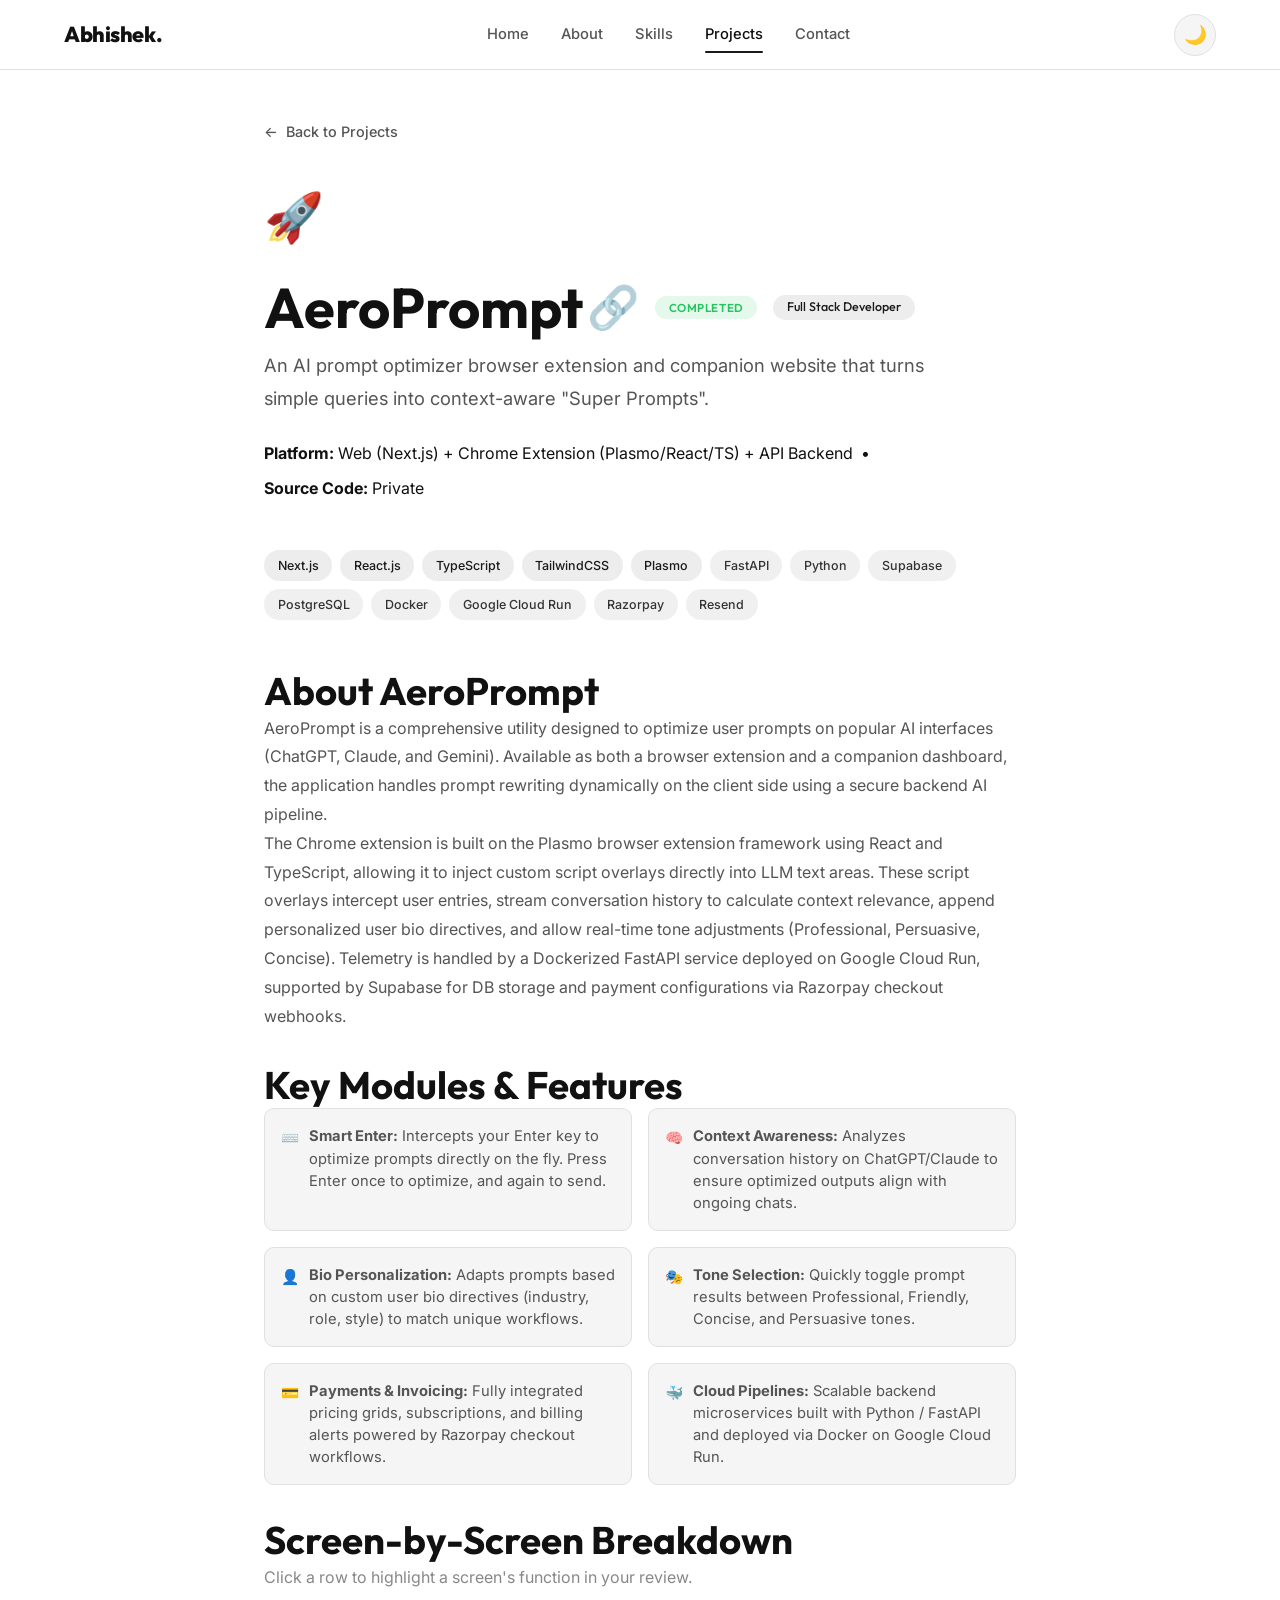
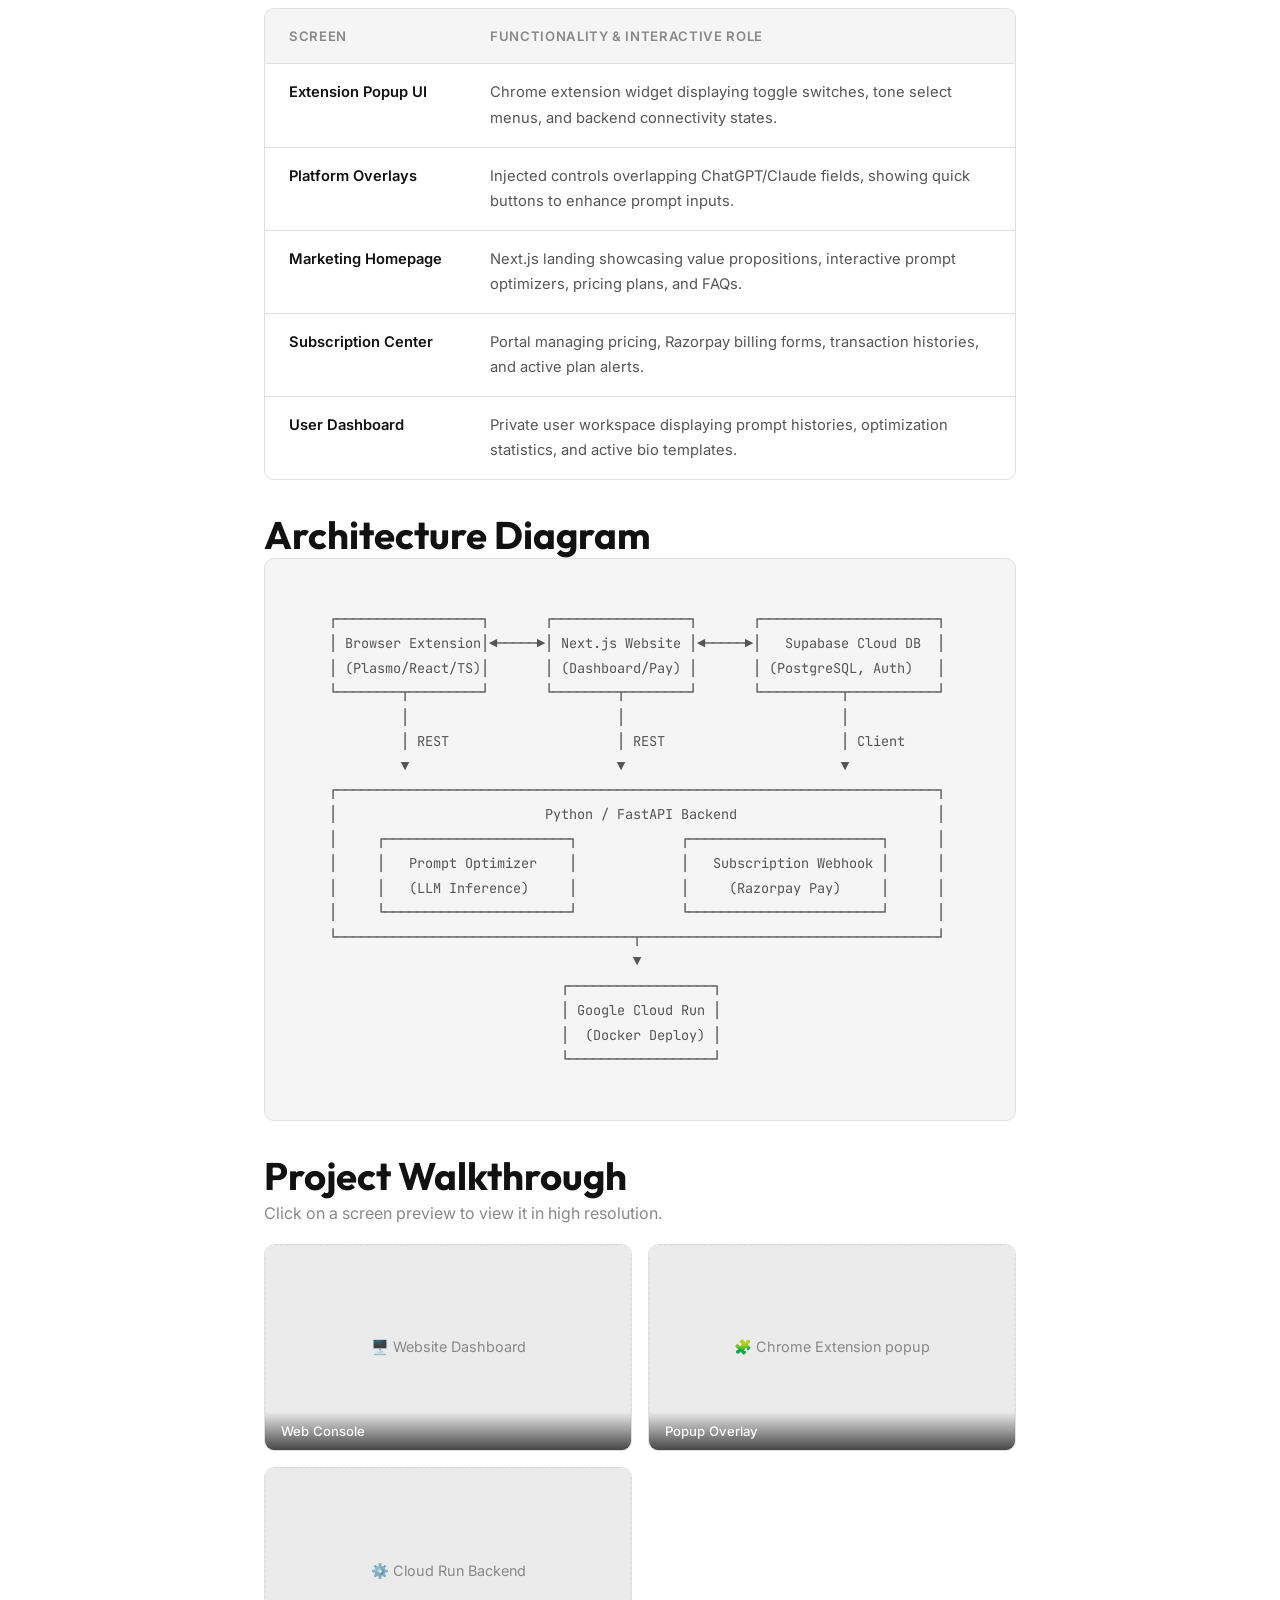
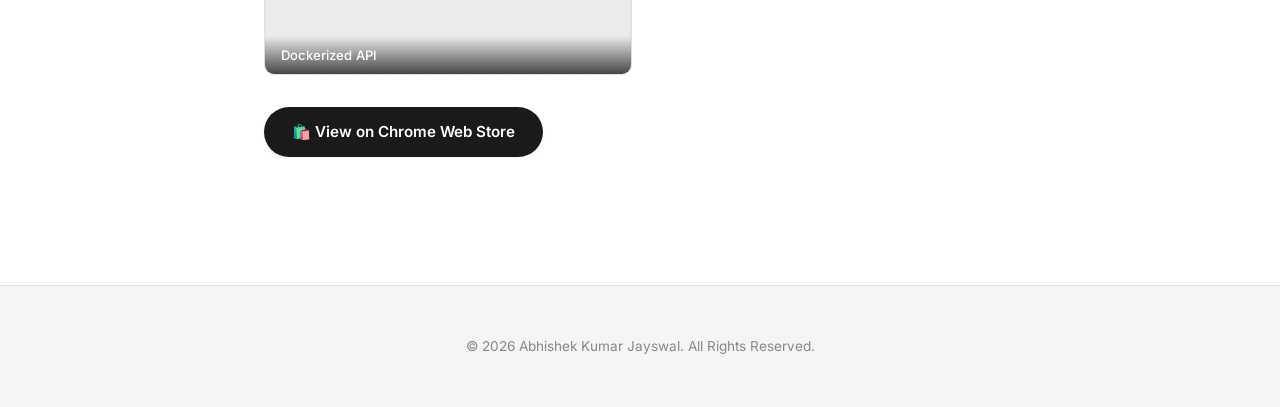
==== projects/aeroprompt.html @ cbf7a37d "feat: integrate AeroPrompt and The Manager, fix link layouts, correct logos, and optimize scroll rev" ====
<!DOCTYPE html>
<html lang="en" data-theme="light">
<head>
  <meta charset="UTF-8">
  <meta name="viewport" content="width=device-width, initial-scale=1.0">
  <meta name="description" content="AeroPrompt - Browser Extension and Dashboard for AI prompt optimization. Built by Abhishek Kumar Jayswal.">
  <title>AeroPrompt | Abhishek Kumar Jayswal Portfolio</title>
  
  <!-- CSS Stylesheets -->
  <link rel="stylesheet" href="../css/styles.css">
  <link rel="stylesheet" href="../css/components.css">
</head>
<body>

  <!-- ============================================================
       NAVIGATION
       ============================================================ -->
  <nav class="nav" id="nav">
    <div class="nav__inner">
      <a href="../index.html" class="nav__logo">Abhishek<span>.</span></a>
      
      <div class="nav__links">
        <a href="../index.html#home" class="nav__link">Home</a>
        <a href="../index.html#about" class="nav__link">About</a>
        <a href="../index.html#skills" class="nav__link">Skills</a>
        <a href="../index.html#projects" class="nav__link nav__link--active">Projects</a>
        <a href="../index.html#contact" class="nav__link">Contact</a>
      </div>

      <div class="nav__actions">
        <button class="theme-toggle" id="theme-toggle" aria-label="Toggle Theme">
          <span>🌙</span>
        </button>
        <button class="hamburger" id="hamburger" aria-label="Menu" aria-expanded="false">
          <span class="hamburger__line"></span>
          <span class="hamburger__line"></span>
          <span class="hamburger__line"></span>
        </button>
      </div>
    </div>
  </nav>

  <!-- Mobile Drawer Menu -->
  <div class="mobile-nav" id="mobile-nav">
    <a href="../index.html#home" class="mobile-nav__link">Home</a>
    <a href="../index.html#about" class="mobile-nav__link">About</a>
    <a href="../index.html#skills" class="mobile-nav__link">Skills</a>
    <a href="../index.html#projects" class="mobile-nav__link">Projects</a>
    <a href="../index.html#contact" class="mobile-nav__link">Contact</a>
  </div>

  <!-- ============================================================
       PROJECT DETAILS
       ============================================================ -->
  <main class="project-detail section">
    <div class="container container--narrow reveal">
      <a href="../index.html#projects" class="project-detail__back">
        <span>←</span> Back to Projects
      </a>

      <header class="project-detail__header">
        <div class="project-detail__emoji">🚀</div>
        <h1 class="project-detail__title">
          <a href="https://chromewebstore.google.com/detail/ai-prompt-optimizer-aerop/mmobjkmjalcmndglobfffdgdkdkcngeg" target="_blank" rel="noopener" class="project-detail__title-link">
            AeroPrompt <span>🔗</span>
          </a>
          <span class="badge badge--status badge--completed">Completed</span>
          <span class="badge badge--accent">Full Stack Developer</span>
        </h1>
        <p class="project-detail__tagline">
          An AI prompt optimizer browser extension and companion website that turns simple queries into context-aware "Super Prompts".
        </p>
        <div class="project-detail__meta">
          <span><strong>Platform:</strong> Web (Next.js) + Chrome Extension (Plasmo/React/TS) + API Backend</span>
          <span>•</span>
          <span><strong>Source Code:</strong> Private</span>
        </div>
      </header>

      <!-- Tech Stack Badges -->
      <section class="tech-stack">
        <span class="badge badge--accent">Next.js</span>
        <span class="badge badge--accent">React.js</span>
        <span class="badge badge--accent">TypeScript</span>
        <span class="badge badge--accent">TailwindCSS</span>
        <span class="badge badge--accent">Plasmo</span>
        <span class="badge">FastAPI</span>
        <span class="badge">Python</span>
        <span class="badge">Supabase</span>
        <span class="badge">PostgreSQL</span>
        <span class="badge">Docker</span>
        <span class="badge">Google Cloud Run</span>
        <span class="badge">Razorpay</span>
        <span class="badge">Resend</span>
      </section>

      <!-- Detailed Description -->
      <section class="section-content reveal">
        <h2>About AeroPrompt</h2>
        <p>
          AeroPrompt is a comprehensive utility designed to optimize user prompts on popular AI interfaces (ChatGPT, Claude, and Gemini). Available as both a browser extension and a companion dashboard, the application handles prompt rewriting dynamically on the client side using a secure backend AI pipeline.
        </p>
        <p>
          The Chrome extension is built on the Plasmo browser extension framework using React and TypeScript, allowing it to inject custom script overlays directly into LLM text areas. These script overlays intercept user entries, stream conversation history to calculate context relevance, append personalized user bio directives, and allow real-time tone adjustments (Professional, Persuasive, Concise). Telemetry is handled by a Dockerized FastAPI service deployed on Google Cloud Run, supported by Supabase for DB storage and payment configurations via Razorpay checkout webhooks.
        </p>
      </section>

      <!-- Key Features Grid -->
      <section class="section-content reveal" style="margin-top: var(--space-xl);">
        <h2>Key Modules & Features</h2>
        <ul class="feature-list">
          <li class="feature-list__item">
            <span class="feature-list__icon">⌨️</span>
            <div>
              <strong>Smart Enter:</strong> Intercepts your Enter key to optimize prompts directly on the fly. Press Enter once to optimize, and again to send.
            </div>
          </li>
          <li class="feature-list__item">
            <span class="feature-list__icon">🧠</span>
            <div>
              <strong>Context Awareness:</strong> Analyzes conversation history on ChatGPT/Claude to ensure optimized outputs align with ongoing chats.
            </div>
          </li>
          <li class="feature-list__item">
            <span class="feature-list__icon">👤</span>
            <div>
              <strong>Bio Personalization:</strong> Adapts prompts based on custom user bio directives (industry, role, style) to match unique workflows.
            </div>
          </li>
          <li class="feature-list__item">
            <span class="feature-list__icon">🎭</span>
            <div>
              <strong>Tone Selection:</strong> Quickly toggle prompt results between Professional, Friendly, Concise, and Persuasive tones.
            </div>
          </li>
          <li class="feature-list__item">
            <span class="feature-list__icon">💳</span>
            <div>
              <strong>Payments & Invoicing:</strong> Fully integrated pricing grids, subscriptions, and billing alerts powered by Razorpay checkout workflows.
            </div>
          </li>
          <li class="feature-list__item">
            <span class="feature-list__icon">🐳</span>
            <div>
              <strong>Cloud Pipelines:</strong> Scalable backend microservices built with Python / FastAPI and deployed via Docker on Google Cloud Run.
            </div>
          </li>
        </ul>
      </section>

      <!-- Interactive Screen Breakdown -->
      <section class="section-content reveal" style="margin-top: var(--space-xl);">
        <h2>Screen-by-Screen Breakdown</h2>
        <p class="text-muted" style="margin-bottom: var(--space-md);">Click a row to highlight a screen's function in your review.</p>
        <table class="screen-table">
          <thead>
            <tr>
              <th>Screen</th>
              <th>Functionality & Interactive Role</th>
            </tr>
          </thead>
          <tbody>
            <tr>
              <td class="screen-name">Extension Popup UI</td>
              <td>Chrome extension widget displaying toggle switches, tone select menus, and backend connectivity states.</td>
            </tr>
            <tr>
              <td class="screen-name">Platform Overlays</td>
              <td>Injected controls overlapping ChatGPT/Claude fields, showing quick buttons to enhance prompt inputs.</td>
            </tr>
            <tr>
              <td class="screen-name">Marketing Homepage</td>
              <td>Next.js landing showcasing value propositions, interactive prompt optimizers, pricing plans, and FAQs.</td>
            </tr>
            <tr>
              <td class="screen-name">Subscription Center</td>
              <td>Portal managing pricing, Razorpay billing forms, transaction histories, and active plan alerts.</td>
            </tr>
            <tr>
              <td class="screen-name">User Dashboard</td>
              <td>Private user workspace displaying prompt histories, optimization statistics, and active bio templates.</td>
            </tr>
          </tbody>
        </table>
      </section>

      <!-- System Architecture Diagram -->
      <section class="section-content reveal" style="margin-top: var(--space-xl);">
        <h2>Architecture Diagram</h2>
        <div class="architecture">
          <pre>
  ┌──────────────────┐       ┌─────────────────┐       ┌──────────────────────┐
  │ Browser Extension│◀─────▶│ Next.js Website │◀─────▶│   Supabase Cloud DB  │
  │ (Plasmo/React/TS)│       │ (Dashboard/Pay) │       │ (PostgreSQL, Auth)   │
  └────────┬─────────┘       └────────┬────────┘       └──────────┬───────────┘
           │                          │                           │
           │ REST                     │ REST                      │ Client
           ▼                          ▼                           ▼
  ┌───────────────────────────────────────────────────────────────────────────┐
  │                          Python / FastAPI Backend                         │
  │     ┌───────────────────────┐             ┌────────────────────────┐      │
  │     │   Prompt Optimizer    │             │   Subscription Webhook │      │
  │     │   (LLM Inference)     │             │     (Razorpay Pay)     │      │
  │     └───────────────────────┘             └────────────────────────┘      │
  └─────────────────────────────────────┬─────────────────────────────────────┘
                                        ▼
                               ┌──────────────────┐
                               │ Google Cloud Run │
                               │  (Docker Deploy) │
                               └──────────────────┘</pre>
        </div>
      </section>

      <!-- Screenshot Gallery -->
      <section class="section-content reveal" style="margin-top: var(--space-xl);">
        <h2>Project Walkthrough</h2>
        <p class="text-muted" style="margin-bottom: var(--space-md);">Click on a screen preview to view it in high resolution.</p>
        <div class="gallery">
          <div class="gallery__item">
            <div class="placeholder-img">🖥️ Website Dashboard</div>
            <div class="gallery__item-label">Web Console</div>
          </div>
          <div class="gallery__item">
            <div class="placeholder-img">🧩 Chrome Extension popup</div>
            <div class="gallery__item-label">Popup Overlay</div>
          </div>
          <div class="gallery__item">
            <div class="placeholder-img">⚙️ Cloud Run Backend</div>
            <div class="gallery__item-label">Dockerized API</div>
          </div>
        </div>
      </section>

      <!-- Links -->
      <section class="project-links reveal">
        <a href="https://chromewebstore.google.com/detail/ai-prompt-optimizer-aerop/mmobjkmjalcmndglobfffdgdkdkcngeg" target="_blank" rel="noopener" class="btn btn--primary">
          🛍️ View on Chrome Web Store
        </a>
      </section>
    </div>
  </main>

  <!-- ============================================================
       LIGHTBOX VIEWPORT
       ============================================================ -->
  <div class="lightbox" id="lightbox">
    <button class="lightbox__close" aria-label="Close">✕</button>
    <button class="lightbox__nav lightbox__nav--prev" aria-label="Previous">◀</button>
    <img src="" alt="Enlarged screenshot" class="lightbox__img">
    <button class="lightbox__nav lightbox__nav--next" aria-label="Next">▶</button>
  </div>

  <!-- ============================================================
       FOOTER
       ============================================================ -->
  <footer class="footer">
    <div class="container">
      <p class="footer__text">
        © 2026 Abhishek Kumar Jayswal. All Rights Reserved.
      </p>
    </div>
  </footer>

  <!-- JavaScript Files -->
  <script src="../js/projects.js"></script>
  <script src="../js/main.js"></script>
</body>
</html>
---- css/styles.css ----
/* ============================================================
   PORTFOLIO — Core Design System (styles.css)
   Dual theme: Light (white/black) + Dark (black/blue)
   ============================================================ */

/* --- Google Fonts --- */
@import url('https://fonts.googleapis.com/css2?family=Inter:wght@300;400;500;600;700&family=Outfit:wght@400;500;600;700;800&family=JetBrains+Mono:wght@400;500&display=swap');

/* ============================================================
   CSS CUSTOM PROPERTIES (Design Tokens)
   ============================================================ */
:root {
  /* --- Light Mode (Default) --- */
  --bg-primary: #FFFFFF;
  --bg-secondary: #F5F5F5;
  --bg-tertiary: #EBEBEB;
  --text-primary: #111111;
  --text-secondary: #555555;
  --text-muted: #888888;
  --accent: #1A1A1A;
  --accent-hover: #333333;
  --accent-subtle: rgba(26, 26, 26, 0.08);
  --border: #E0E0E0;
  --border-light: #F0F0F0;
  --shadow-sm: 0 1px 3px rgba(0,0,0,0.06);
  --shadow-md: 0 4px 12px rgba(0,0,0,0.08);
  --shadow-lg: 0 8px 30px rgba(0,0,0,0.1);
  --shadow-xl: 0 16px 50px rgba(0,0,0,0.12);
  --card-bg: #FFFFFF;
  --overlay: rgba(0,0,0,0.5);
  --badge-bg: #F0F0F0;
  --badge-text: #333333;
  --gradient-hero: linear-gradient(135deg, #FFFFFF 0%, #F5F5F5 100%);
  --nav-bg: rgba(255,255,255,0.85);
  --scrollbar-thumb: #CCCCCC;
  --scrollbar-track: #F5F5F5;

  /* --- Typography --- */
  --font-body: 'Inter', -apple-system, BlinkMacSystemFont, 'Segoe UI', sans-serif;
  --font-heading: 'Outfit', 'Inter', sans-serif;
  --font-mono: 'JetBrains Mono', 'Fira Code', monospace;

  /* --- Spacing --- */
  --space-xs: 0.25rem;
  --space-sm: 0.5rem;
  --space-md: 1rem;
  --space-lg: 1.5rem;
  --space-xl: 2rem;
  --space-2xl: 3rem;
  --space-3xl: 4rem;
  --space-4xl: 6rem;

  /* --- Sizing --- */
  --container-max: 1200px;
  --container-narrow: 800px;
  --nav-height: 70px;
  --border-radius-sm: 6px;
  --border-radius-md: 10px;
  --border-radius-lg: 16px;
  --border-radius-xl: 24px;
  --border-radius-full: 9999px;

  /* --- Transitions --- */
  --transition-fast: 150ms ease;
  --transition-base: 250ms ease;
  --transition-slow: 400ms ease;
  --transition-spring: 500ms cubic-bezier(0.34, 1.56, 0.64, 1);
}

/* --- Dark Mode --- */
[data-theme="dark"] {
  --bg-primary: #0A0A0C;      /* Deep black-charcoal */
  --bg-secondary: #121216;    /* Very dark grey/black */
  --bg-tertiary: #1E1E24;     /* Dark grey */
  --text-primary: #F3F3F6;    /* Off-white */
  --text-secondary: #A0A0B0;  /* Muted cool grey */
  --text-muted: #626270;      /* Dark cool grey */
  --accent: #4A9EE8;          /* Bright blue */
  --accent-hover: #3A7BD5;    /* Medium blue */
  --accent-subtle: rgba(74, 158, 232, 0.12);
  --border: #22222A;          /* Subtle dark border */
  --border-light: #18181E;    /* Very subtle dark border */
  --shadow-sm: 0 1px 3px rgba(0,0,0,0.3);
  --shadow-md: 0 4px 12px rgba(0,0,0,0.4);
  --shadow-lg: 0 8px 30px rgba(0,0,0,0.5);
  --shadow-xl: 0 16px 50px rgba(0,0,0,0.6);
  --card-bg: #121216;         /* Match secondary bg */
  --overlay: rgba(5,5,8,0.8);
  --badge-bg: #1E1E24;
  --badge-text: #D0D0E0;
  --gradient-hero: linear-gradient(135deg, #0A0A0C 0%, #121216 100%);
  --nav-bg: rgba(10, 10, 12, 0.85);
  --scrollbar-thumb: #2D2D37;
  --scrollbar-track: #0A0A0C;
}

/* ============================================================
   CSS RESET
   ============================================================ */
*, *::before, *::after {
  margin: 0;
  padding: 0;
  box-sizing: border-box;
}

html {
  scroll-behavior: smooth;
  font-size: 16px;
  -webkit-text-size-adjust: 100%;
}

body {
  font-family: var(--font-body);
  background-color: var(--bg-primary);
  color: var(--text-primary);
  line-height: 1.7;
  min-height: 100vh;
  transition: background-color var(--transition-slow), color var(--transition-slow);
  overflow-x: hidden;
  -webkit-font-smoothing: antialiased;
  -moz-osx-font-smoothing: grayscale;
}

body.nav-open {
  overflow: hidden;
}

a {
  color: var(--accent);
  text-decoration: none;
  transition: color var(--transition-fast);
}

a:hover {
  color: var(--accent-hover);
}

img {
  max-width: 100%;
  height: auto;
  display: block;
}

ul, ol {
  list-style: none;
}

button {
  cursor: pointer;
  font-family: inherit;
  border: none;
  background: none;
}

/* --- Scrollbar --- */
::-webkit-scrollbar {
  width: 8px;
}
::-webkit-scrollbar-track {
  background: var(--scrollbar-track);
}
::-webkit-scrollbar-thumb {
  background: var(--scrollbar-thumb);
  border-radius: var(--border-radius-full);
}

/* ============================================================
   TYPOGRAPHY
   ============================================================ */
h1, h2, h3, h4, h5, h6 {
  font-family: var(--font-heading);
  font-weight: 700;
  line-height: 1.2;
  color: var(--text-primary);
}

h1 { font-size: clamp(2.2rem, 5vw, 3.5rem); }
h2 { font-size: clamp(1.6rem, 3.5vw, 2.4rem); }
h3 { font-size: clamp(1.2rem, 2.5vw, 1.6rem); }
h4 { font-size: 1.15rem; }

p {
  color: var(--text-secondary);
  line-height: 1.8;
  font-weight: 400;
}

.text-muted { color: var(--text-muted); }
.text-accent { color: var(--accent); }
.text-center { text-align: center; }
.font-mono { font-family: var(--font-mono); }

/* ============================================================
   LAYOUT
   ============================================================ */
.container {
  width: 100%;
  max-width: var(--container-max);
  margin: 0 auto;
  padding: 0 var(--space-lg);
}

.container--narrow {
  max-width: var(--container-narrow);
}

.section {
  padding: var(--space-4xl) 0;
}

.section--alt {
  background-color: var(--bg-secondary);
}

/* --- Grid --- */
.grid {
  display: grid;
  gap: var(--space-xl);
}

.grid--2 { grid-template-columns: repeat(2, 1fr); }
.grid--3 { grid-template-columns: repeat(3, 1fr); }
.grid--4 { grid-template-columns: repeat(4, 1fr); }

@media (max-width: 1024px) {
  .grid--3 { grid-template-columns: repeat(2, 1fr); }
  .grid--4 { grid-template-columns: repeat(2, 1fr); }
}

@media (max-width: 768px) {
  .grid--2,
  .grid--3,
  .grid--4 { grid-template-columns: 1fr; }

  .section { padding: var(--space-3xl) 0; }
}

/* --- Flex Utilities --- */
.flex { display: flex; }
.flex-col { flex-direction: column; }
.flex-wrap { flex-wrap: wrap; }
.items-center { align-items: center; }
.justify-center { justify-content: center; }
.justify-between { justify-content: space-between; }
.gap-xs { gap: var(--space-xs); }
.gap-sm { gap: var(--space-sm); }
.gap-md { gap: var(--space-md); }
.gap-lg { gap: var(--space-lg); }
.gap-xl { gap: var(--space-xl); }

/* ============================================================
   ANIMATION KEYFRAMES
   ============================================================ */
@keyframes fadeInUp {
  from {
    opacity: 0;
    transform: translateY(30px);
  }
  to {
    opacity: 1;
    transform: translateY(0);
  }
}

@keyframes fadeIn {
  from { opacity: 0; }
  to { opacity: 1; }
}

@keyframes slideInLeft {
  from {
    opacity: 0;
    transform: translateX(-30px);
  }
  to {
    opacity: 1;
    transform: translateX(0);
  }
}

@keyframes slideInRight {
  from {
    opacity: 0;
    transform: translateX(30px);
  }
  to {
    opacity: 1;
    transform: translateX(0);
  }
}

@keyframes scaleIn {
  from {
    opacity: 0;
    transform: scale(0.9);
  }
  to {
    opacity: 1;
    transform: scale(1);
  }
}

@keyframes typingBlink {
  0%, 100% { opacity: 1; }
  50% { opacity: 0; }
}

@keyframes float {
  0%, 100% { transform: translateY(0px); }
  50% { transform: translateY(-8px); }
}

@keyframes shimmer {
  0% { background-position: -200% 0; }
  100% { background-position: 200% 0; }
}

/* --- Scroll Reveal --- */
.reveal {
  opacity: 0;
  transform: translateY(30px);
  transition: opacity 0.6s ease, transform 0.6s ease;
}

.reveal.revealed {
  opacity: 1;
  transform: translateY(0);
}

.reveal--delay-1 { transition-delay: 0.1s; }
.reveal--delay-2 { transition-delay: 0.2s; }
.reveal--delay-3 { transition-delay: 0.3s; }
.reveal--delay-4 { transition-delay: 0.4s; }

/* ============================================================
   BUTTONS
   ============================================================ */
.btn {
  display: inline-flex;
  align-items: center;
  gap: var(--space-sm);
  padding: 0.75rem 1.75rem;
  font-family: var(--font-body);
  font-size: 0.95rem;
  font-weight: 600;
  border-radius: var(--border-radius-full);
  transition: all var(--transition-base);
  white-space: nowrap;
  text-decoration: none;
}

.btn--primary {
  background-color: var(--accent);
  color: var(--bg-primary);
  box-shadow: var(--shadow-sm);
}

.btn--primary:hover {
  background-color: var(--accent-hover);
  transform: translateY(-2px);
  box-shadow: var(--shadow-md);
  color: var(--bg-primary);
}

.btn--outline {
  background-color: transparent;
  color: var(--accent);
  border: 1.5px solid var(--accent);
}

.btn--outline:hover {
  background-color: var(--accent-subtle);
  transform: translateY(-2px);
}

.btn--ghost {
  background-color: transparent;
  color: var(--text-secondary);
  padding: 0.5rem 1rem;
}

.btn--ghost:hover {
  color: var(--accent);
  background-color: var(--accent-subtle);
}

.btn--sm {
  padding: 0.5rem 1.25rem;
  font-size: 0.85rem;
}

.btn--lg {
  padding: 1rem 2.25rem;
  font-size: 1.05rem;
}

/* ============================================================
   BADGES
   ============================================================ */
.badge {
  display: inline-flex;
  align-items: center;
  gap: 0.35rem;
  padding: 0.3rem 0.85rem;
  font-size: 0.78rem;
  font-weight: 500;
  border-radius: var(--border-radius-full);
  background-color: var(--badge-bg);
  color: var(--badge-text);
  transition: all var(--transition-fast);
  white-space: nowrap;
}

.badge:hover {
  transform: translateY(-1px);
  box-shadow: var(--shadow-sm);
}

.badge--accent {
  background-color: var(--accent-subtle);
  color: var(--accent);
}

.badge--status {
  font-size: 0.72rem;
  font-weight: 600;
  text-transform: uppercase;
  letter-spacing: 0.05em;
}

.badge--completed {
  background-color: rgba(34, 197, 94, 0.12);
  color: #22c55e;
}

.badge--in-progress {
  background-color: rgba(251, 191, 36, 0.12);
  color: #f59e0b;
}

/* ============================================================
   SECTION HEADERS
   ============================================================ */
.section-header {
  text-align: center;
  margin-bottom: var(--space-3xl);
}

.section-header__label {
  display: inline-block;
  font-family: var(--font-mono);
  font-size: 0.85rem;
  font-weight: 500;
  color: var(--accent);
  margin-bottom: var(--space-sm);
  letter-spacing: 0.05em;
}

.section-header__title {
  margin-bottom: var(--space-md);
}

.section-header__desc {
  max-width: 600px;
  margin: 0 auto;
  font-size: 1.05rem;
}

/* ============================================================
   PLACEHOLDER IMAGE
   ============================================================ */
.placeholder-img {
  width: 100%;
  aspect-ratio: 16 / 9;
  background: var(--bg-tertiary);
  border-radius: var(--border-radius-md);
  display: flex;
  align-items: center;
  justify-content: center;
  color: var(--text-muted);
  font-size: 0.9rem;
  border: 1px dashed var(--border);
}

/* ============================================================
   RESPONSIVE HELPERS
   ============================================================ */
.hide-mobile { display: block; }
.show-mobile { display: none; }

@media (max-width: 768px) {
  .hide-mobile { display: none !important; }
  .show-mobile { display: block !important; }
}
---- css/components.css ----
/* ============================================================
   PORTFOLIO — Component Styles (components.css)
   ============================================================ */

/* ============================================================
   NAVIGATION
   ============================================================ */
.nav {
  position: fixed;
  top: 0;
  left: 0;
  right: 0;
  height: var(--nav-height);
  background: var(--nav-bg);
  backdrop-filter: blur(12px);
  -webkit-backdrop-filter: blur(12px);
  border-bottom: 1px solid var(--border);
  z-index: 1000;
  transition: background var(--transition-slow), border-color var(--transition-slow);
}

.nav__inner {
  max-width: var(--container-max);
  margin: 0 auto;
  padding: 0 var(--space-lg);
  height: 100%;
  display: flex;
  align-items: center;
  justify-content: space-between;
}

.nav__logo {
  font-family: var(--font-heading);
  font-size: 1.35rem;
  font-weight: 800;
  color: var(--text-primary);
  text-decoration: none;
  letter-spacing: -0.02em;
  transition: color var(--transition-fast);
}

.nav__logo span {
  color: var(--accent);
}

.nav__links {
  display: flex;
  align-items: center;
  gap: var(--space-xl);
}

.nav__link {
  font-size: 0.92rem;
  font-weight: 500;
  color: var(--text-secondary);
  text-decoration: none;
  padding: 0.4rem 0;
  position: relative;
  transition: color var(--transition-fast);
}

.nav__link::after {
  content: '';
  position: absolute;
  bottom: 0;
  left: 0;
  width: 0;
  height: 2px;
  background-color: var(--accent);
  transition: width var(--transition-base);
  border-radius: var(--border-radius-full);
}

.nav__link:hover,
.nav__link--active {
  color: var(--text-primary);
}

.nav__link:hover::after,
.nav__link--active::after {
  width: 100%;
}

.nav__actions {
  display: flex;
  align-items: center;
  gap: var(--space-md);
}

/* --- Theme Toggle --- */
.theme-toggle {
  width: 42px;
  height: 42px;
  border-radius: var(--border-radius-full);
  display: flex;
  align-items: center;
  justify-content: center;
  background: var(--bg-secondary);
  border: 1px solid var(--border);
  color: var(--text-secondary);
  font-size: 1.15rem;
  transition: all var(--transition-base);
  cursor: pointer;
}

.theme-toggle:hover {
  background: var(--accent-subtle);
  color: var(--accent);
  transform: rotate(15deg);
}

/* --- Hamburger --- */
.hamburger {
  display: none;
  flex-direction: column;
  gap: 5px;
  width: 28px;
  cursor: pointer;
  padding: 4px 0;
  background: none;
  border: none;
}

.hamburger__line {
  width: 100%;
  height: 2px;
  background-color: var(--text-primary);
  border-radius: var(--border-radius-full);
  transition: all var(--transition-base);
}

.hamburger.active .hamburger__line:nth-child(1) {
  transform: rotate(45deg) translate(5px, 5px);
}

.hamburger.active .hamburger__line:nth-child(2) {
  opacity: 0;
}

.hamburger.active .hamburger__line:nth-child(3) {
  transform: rotate(-45deg) translate(5px, -5px);
}

/* --- Mobile Nav --- */
.mobile-nav {
  display: none;
  position: fixed;
  top: var(--nav-height);
  left: 0;
  right: 0;
  bottom: 0;
  background: var(--bg-primary);
  z-index: 999;
  padding: var(--space-2xl) var(--space-lg);
  flex-direction: column;
  gap: var(--space-lg);
  opacity: 0;
  transform: translateY(-10px);
  transition: opacity var(--transition-base), transform var(--transition-base);
}

.mobile-nav.open {
  display: flex;
  opacity: 1;
  transform: translateY(0);
}

.mobile-nav__link {
  font-family: var(--font-heading);
  font-size: 1.5rem;
  font-weight: 600;
  color: var(--text-secondary);
  text-decoration: none;
  padding: var(--space-sm) 0;
  border-bottom: 1px solid var(--border);
  transition: color var(--transition-fast);
}

.mobile-nav__link:hover {
  color: var(--accent);
}

@media (max-width: 768px) {
  .nav__links { display: none; }
  .hamburger { display: flex; }
}

/* ============================================================
   HERO SECTION
   ============================================================ */
.hero {
  min-height: 100vh;
  display: flex;
  align-items: center;
  padding-top: var(--nav-height);
  background: var(--gradient-hero);
  position: relative;
  overflow: hidden;
}

.hero__content {
  max-width: 750px;
}

.hero__greeting {
  font-family: var(--font-mono);
  font-size: 1rem;
  color: var(--accent);
  margin-bottom: var(--space-md);
  display: flex;
  align-items: center;
  gap: var(--space-sm);
}

.hero__name {
  font-size: clamp(2.5rem, 6vw, 4rem);
  font-weight: 800;
  letter-spacing: -0.03em;
  margin-bottom: var(--space-md);
  line-height: 1.1;
}

.hero__title-wrapper {
  display: flex;
  align-items: center;
  gap: var(--space-sm);
  font-size: clamp(1.1rem, 2.5vw, 1.5rem);
  font-weight: 500;
  color: var(--text-secondary);
  margin-bottom: var(--space-xl);
  min-height: 2.5rem;
}

.hero__title-static {
  color: var(--text-secondary);
}

.hero__title-dynamic {
  color: var(--accent);
  font-weight: 600;
}

.hero__cursor {
  display: inline-block;
  width: 2px;
  height: 1.4em;
  background-color: var(--accent);
  margin-left: 2px;
  animation: typingBlink 1s infinite;
}

.hero__desc {
  font-size: 1.1rem;
  color: var(--text-secondary);
  line-height: 1.8;
  margin-bottom: var(--space-2xl);
  max-width: 600px;
}

.hero__buttons {
  display: flex;
  flex-wrap: wrap;
  gap: var(--space-md);
}

.hero__scroll-hint {
  position: absolute;
  bottom: 2rem;
  left: 50%;
  transform: translateX(-50%);
  display: flex;
  flex-direction: column;
  align-items: center;
  gap: var(--space-sm);
  color: var(--text-muted);
  font-size: 0.8rem;
  animation: float 2.5s ease-in-out infinite;
}

.hero__scroll-hint svg {
  width: 20px;
  height: 20px;
}

@media (max-width: 768px) {
  .hero { min-height: 90vh; }
  .hero__scroll-hint { display: none; }
}

/* ============================================================
   ABOUT SECTION
   ============================================================ */
.about__content {
  display: grid;
  grid-template-columns: 1fr 1.5fr;
  gap: var(--space-3xl);
  align-items: center;
}

.about__image-wrapper {
  position: relative;
}

.about__image {
  width: 100%;
  max-width: 320px;
  aspect-ratio: 1;
  border-radius: var(--border-radius-xl);
  object-fit: cover;
  border: 3px solid var(--border);
  box-shadow: var(--shadow-lg);
}

.about__image-placeholder {
  width: 100%;
  max-width: 320px;
  aspect-ratio: 1;
  border-radius: var(--border-radius-xl);
  background: var(--bg-tertiary);
  display: flex;
  align-items: center;
  justify-content: center;
  font-size: 4rem;
  border: 3px solid var(--border);
}

.about__text h3 {
  margin-bottom: var(--space-md);
}

.about__text p {
  margin-bottom: var(--space-md);
}

.about__stats {
  display: flex;
  gap: var(--space-2xl);
  margin-top: var(--space-xl);
}

.about__stat-num {
  font-family: var(--font-heading);
  font-size: 2rem;
  font-weight: 800;
  color: var(--accent);
}

.about__stat-label {
  font-size: 0.85rem;
  color: var(--text-muted);
}

@media (max-width: 768px) {
  .about__content {
    grid-template-columns: 1fr;
    text-align: center;
  }
  .about__image-wrapper { justify-self: center; }
  .about__stats { justify-content: center; }
}

/* ============================================================
   SKILLS SECTION
   ============================================================ */
.skills__category {
  margin-bottom: var(--space-xl);
}

.skills__category-title {
  font-size: 0.85rem;
  font-weight: 600;
  text-transform: uppercase;
  letter-spacing: 0.08em;
  color: var(--text-muted);
  margin-bottom: var(--space-md);
}

.skills__list {
  display: flex;
  flex-wrap: wrap;
  gap: var(--space-sm);
}

/* ============================================================
   PROJECT CARDS
   ============================================================ */
.project-card {
  background: var(--card-bg);
  border-radius: var(--border-radius-lg);
  border: 1px solid var(--border);
  overflow: hidden;
  transition: all var(--transition-base);
  text-decoration: none;
  display: flex;
  flex-direction: column;
}

.project-card:hover {
  transform: translateY(-6px);
  box-shadow: var(--shadow-lg);
  border-color: var(--accent);
}

.project-card__image {
  width: 100%;
  aspect-ratio: 16 / 10;
  background: var(--bg-tertiary);
  display: flex;
  align-items: center;
  justify-content: center;
  font-size: 3rem;
  position: relative;
  overflow: hidden;
}

.project-card__image img {
  width: 100%;
  height: 100%;
  object-fit: cover;
}

.project-card__body {
  padding: var(--space-lg);
  flex: 1;
  display: flex;
  flex-direction: column;
}

.project-card__name {
  font-family: var(--font-heading);
  font-size: 1.2rem;
  font-weight: 700;
  color: var(--text-primary);
  margin-bottom: var(--space-xs);
}

.project-card__desc {
  font-size: 0.9rem;
  color: var(--text-secondary);
  margin-bottom: var(--space-md);
  line-height: 1.6;
  flex: 1;
}

.project-card__tags {
  display: flex;
  flex-wrap: wrap;
  gap: 0.35rem;
  margin-bottom: var(--space-md);
}

.project-card__link {
  display: inline-flex;
  align-items: center;
  gap: var(--space-xs);
  font-size: 0.9rem;
  font-weight: 600;
  color: var(--accent);
  transition: gap var(--transition-fast);
}

.project-card:hover .project-card__link {
  gap: var(--space-sm);
}

/* ============================================================
   PROJECT DETAIL PAGE
   ============================================================ */
.project-detail {
  padding-top: calc(var(--nav-height) + var(--space-2xl));
}

.project-detail__back {
  display: inline-flex;
  align-items: center;
  gap: var(--space-sm);
  font-size: 0.9rem;
  font-weight: 500;
  color: var(--text-secondary);
  text-decoration: none;
  margin-bottom: var(--space-xl);
  transition: color var(--transition-fast);
}

.project-detail__back:hover {
  color: var(--accent);
}

.project-detail__header {
  margin-bottom: var(--space-2xl);
}

.project-detail__emoji {
  font-size: 3rem;
  margin-bottom: var(--space-md);
}

.project-detail__title {
  display: flex;
  align-items: center;
  gap: var(--space-md);
  flex-wrap: wrap;
  margin-bottom: var(--space-sm);
}

.project-detail__tagline {
  font-size: 1.15rem;
  color: var(--text-secondary);
  margin-bottom: var(--space-lg);
  max-width: 700px;
}

.project-detail__meta {
  display: flex;
  flex-wrap: wrap;
  gap: var(--space-sm);
  margin-bottom: var(--space-xl);
}

/* --- Tech Stack Row --- */
.tech-stack {
  display: flex;
  flex-wrap: wrap;
  gap: var(--space-sm);
  margin-bottom: var(--space-2xl);
}

/* --- Feature List --- */
.feature-list {
  list-style: none;
  padding: 0;
  display: grid;
  grid-template-columns: repeat(auto-fill, minmax(280px, 1fr));
  gap: var(--space-md);
}

.feature-list__item {
  display: flex;
  align-items: flex-start;
  gap: var(--space-sm);
  padding: var(--space-md);
  background: var(--bg-secondary);
  border-radius: var(--border-radius-md);
  border: 1px solid var(--border);
  font-size: 0.92rem;
  color: var(--text-secondary);
  line-height: 1.5;
  transition: border-color var(--transition-fast);
}

.feature-list__item:hover {
  border-color: var(--accent);
}

.feature-list__icon {
  flex-shrink: 0;
  width: 20px;
  height: 20px;
  color: var(--accent);
  margin-top: 2px;
}

/* --- Screenshot Gallery --- */
.gallery {
  display: grid;
  grid-template-columns: repeat(auto-fill, minmax(280px, 1fr));
  gap: var(--space-md);
}

.gallery__item {
  position: relative;
  border-radius: var(--border-radius-md);
  overflow: hidden;
  border: 1px solid var(--border);
  cursor: pointer;
  transition: all var(--transition-base);
}

.gallery__item:hover {
  transform: scale(1.02);
  box-shadow: var(--shadow-md);
}

.gallery__item img {
  width: 100%;
  aspect-ratio: 9 / 16;
  object-fit: cover;
}

.gallery__item-label {
  position: absolute;
  bottom: 0;
  left: 0;
  right: 0;
  padding: var(--space-sm) var(--space-md);
  background: linear-gradient(transparent, rgba(0,0,0,0.7));
  color: #fff;
  font-size: 0.82rem;
  font-weight: 500;
}

/* --- Screen Breakdown Table --- */
.screen-table {
  width: 100%;
  border-collapse: separate;
  border-spacing: 0;
  border: 1px solid var(--border);
  border-radius: var(--border-radius-md);
  overflow: hidden;
}

.screen-table th {
  background: var(--bg-secondary);
  text-align: left;
  padding: var(--space-md) var(--space-lg);
  font-size: 0.82rem;
  font-weight: 600;
  text-transform: uppercase;
  letter-spacing: 0.05em;
  color: var(--text-muted);
  border-bottom: 1px solid var(--border);
}

.screen-table td {
  padding: var(--space-md) var(--space-lg);
  font-size: 0.92rem;
  color: var(--text-secondary);
  border-bottom: 1px solid var(--border);
  vertical-align: top;
}

.screen-table tr:last-child td {
  border-bottom: none;
}

.screen-table tr:hover td {
  background: var(--accent-subtle);
}

.screen-table .screen-name {
  font-weight: 600;
  color: var(--text-primary);
  white-space: nowrap;
}

/* --- Architecture Diagram --- */
.architecture {
  background: var(--bg-secondary);
  border: 1px solid var(--border);
  border-radius: var(--border-radius-md);
  padding: var(--space-2xl);
  overflow-x: auto;
}

.architecture pre {
  font-family: var(--font-mono);
  font-size: 0.85rem;
  line-height: 1.8;
  color: var(--text-secondary);
  white-space: pre;
}

/* --- Project Links Section --- */
.project-links {
  display: flex;
  flex-wrap: wrap;
  gap: var(--space-md);
  padding: var(--space-xl) 0;
}

/* ============================================================
   LIGHTBOX
   ============================================================ */
.lightbox {
  display: none;
  position: fixed;
  top: 0;
  left: 0;
  right: 0;
  bottom: 0;
  background: var(--overlay);
  z-index: 2000;
  align-items: center;
  justify-content: center;
  padding: var(--space-xl);
  animation: fadeIn var(--transition-fast);
}

.lightbox.open {
  display: flex;
}

.lightbox__img {
  max-width: 90vw;
  max-height: 85vh;
  object-fit: contain;
  border-radius: var(--border-radius-md);
  box-shadow: var(--shadow-xl);
  animation: scaleIn var(--transition-base);
}

.lightbox__close {
  position: absolute;
  top: var(--space-lg);
  right: var(--space-lg);
  width: 44px;
  height: 44px;
  border-radius: var(--border-radius-full);
  background: rgba(255,255,255,0.15);
  color: #fff;
  font-size: 1.5rem;
  display: flex;
  align-items: center;
  justify-content: center;
  cursor: pointer;
  border: none;
  transition: background var(--transition-fast);
}

.lightbox__close:hover {
  background: rgba(255,255,255,0.3);
}

.lightbox__nav {
  position: absolute;
  top: 50%;
  transform: translateY(-50%);
  width: 48px;
  height: 48px;
  border-radius: var(--border-radius-full);
  background: rgba(255,255,255,0.15);
  color: #fff;
  font-size: 1.3rem;
  display: flex;
  align-items: center;
  justify-content: center;
  cursor: pointer;
  border: none;
  transition: background var(--transition-fast);
}

.lightbox__nav:hover {
  background: rgba(255,255,255,0.3);
}

.lightbox__nav--prev { left: var(--space-lg); }
.lightbox__nav--next { right: var(--space-lg); }

/* ============================================================
   CONTACT SECTION
   ============================================================ */
.contact__content {
  display: grid;
  grid-template-columns: 1fr 1fr;
  gap: var(--space-3xl);
}

.contact__info h3 {
  margin-bottom: var(--space-md);
}

.contact__info p {
  margin-bottom: var(--space-xl);
}

.contact__links {
  display: flex;
  flex-direction: column;
  gap: var(--space-md);
}

.contact__link-item {
  display: flex;
  align-items: center;
  gap: var(--space-md);
  font-size: 0.95rem;
  color: var(--text-secondary);
  text-decoration: none;
  padding: var(--space-md);
  border-radius: var(--border-radius-md);
  border: 1px solid var(--border);
  transition: all var(--transition-fast);
}

.contact__link-item:hover {
  border-color: var(--accent);
  background: var(--accent-subtle);
  color: var(--accent);
}

.contact__link-icon {
  width: 40px;
  height: 40px;
  border-radius: var(--border-radius-full);
  background: var(--bg-secondary);
  display: flex;
  align-items: center;
  justify-content: center;
  font-size: 1.1rem;
  flex-shrink: 0;
}

/* --- Contact Form --- */
.contact-form {
  display: flex;
  flex-direction: column;
  gap: var(--space-lg);
}

.form-group {
  display: flex;
  flex-direction: column;
  gap: var(--space-xs);
}

.form-group label {
  font-size: 0.85rem;
  font-weight: 600;
  color: var(--text-primary);
}

.form-group input,
.form-group textarea {
  padding: 0.85rem 1rem;
  border-radius: var(--border-radius-md);
  border: 1.5px solid var(--border);
  background: var(--bg-primary);
  color: var(--text-primary);
  font-family: var(--font-body);
  font-size: 0.95rem;
  transition: border-color var(--transition-fast), box-shadow var(--transition-fast);
  outline: none;
}

.form-group input:focus,
.form-group textarea:focus {
  border-color: var(--accent);
  box-shadow: 0 0 0 3px var(--accent-subtle);
}

.form-group textarea {
  resize: vertical;
  min-height: 140px;
}

.form-success {
  padding: var(--space-md);
  background: rgba(34, 197, 94, 0.1);
  border: 1px solid rgba(34, 197, 94, 0.3);
  border-radius: var(--border-radius-md);
  color: #22c55e;
  font-size: 0.9rem;
  display: none;
}

@media (max-width: 768px) {
  .contact__content {
    grid-template-columns: 1fr;
  }
}

/* ============================================================
   FOOTER
   ============================================================ */
.footer {
  background: var(--bg-secondary);
  border-top: 1px solid var(--border);
  padding: var(--space-2xl) 0;
  text-align: center;
}

.footer__social {
  display: flex;
  justify-content: center;
  gap: var(--space-md);
  margin-bottom: var(--space-lg);
}

.footer__social-link {
  width: 42px;
  height: 42px;
  border-radius: var(--border-radius-full);
  background: var(--bg-primary);
  border: 1px solid var(--border);
  display: flex;
  align-items: center;
  justify-content: center;
  color: var(--text-secondary);
  font-size: 1.1rem;
  text-decoration: none;
  transition: all var(--transition-fast);
}

.footer__social-link:hover {
  background: var(--accent);
  color: var(--bg-primary);
  border-color: var(--accent);
  transform: translateY(-3px);
}

.footer__text {
  font-size: 0.85rem;
  color: var(--text-muted);
}

.footer__text a {
  color: var(--accent);
}

/* ============================================================
   BACK TO TOP
   ============================================================ */
.back-to-top {
  position: fixed;
  bottom: var(--space-xl);
  right: var(--space-xl);
  width: 44px;
  height: 44px;
  border-radius: var(--border-radius-full);
  background: var(--accent);
  color: var(--bg-primary);
  font-size: 1.2rem;
  display: flex;
  align-items: center;
  justify-content: center;
  cursor: pointer;
  border: none;
  box-shadow: var(--shadow-md);
  opacity: 0;
  pointer-events: none;
  transition: all var(--transition-base);
  z-index: 100;
}

.back-to-top.visible {
  opacity: 1;
  pointer-events: auto;
}

.back-to-top:hover {
  transform: translateY(-3px);
  box-shadow: var(--shadow-lg);
}

/* --- Social / Contact Logo Image Styles --- */
.contact__link-icon img,
.footer__social-link img {
  width: 22px;
  height: 22px;
  object-fit: contain;
  display: block;
}

/* Invert the black email icon in dark mode so it shows up as bright white */
[data-theme="dark"] .contact__link-icon img[src*="email.png"],
[data-theme="dark"] .footer__social-link img[src*="email.png"] {
  filter: invert(1);
}

/* --- Project Detail Title Link --- */
.project-detail__title-link {
  color: inherit;
  text-decoration: none;
  display: inline-flex;
  align-items: center;
  gap: var(--space-xs);
  transition: color var(--transition-fast);
}

.project-detail__title-link:hover {
  color: var(--accent);
}

.project-detail__title-link span {
  font-size: 0.75em;
  opacity: 0.6;
}
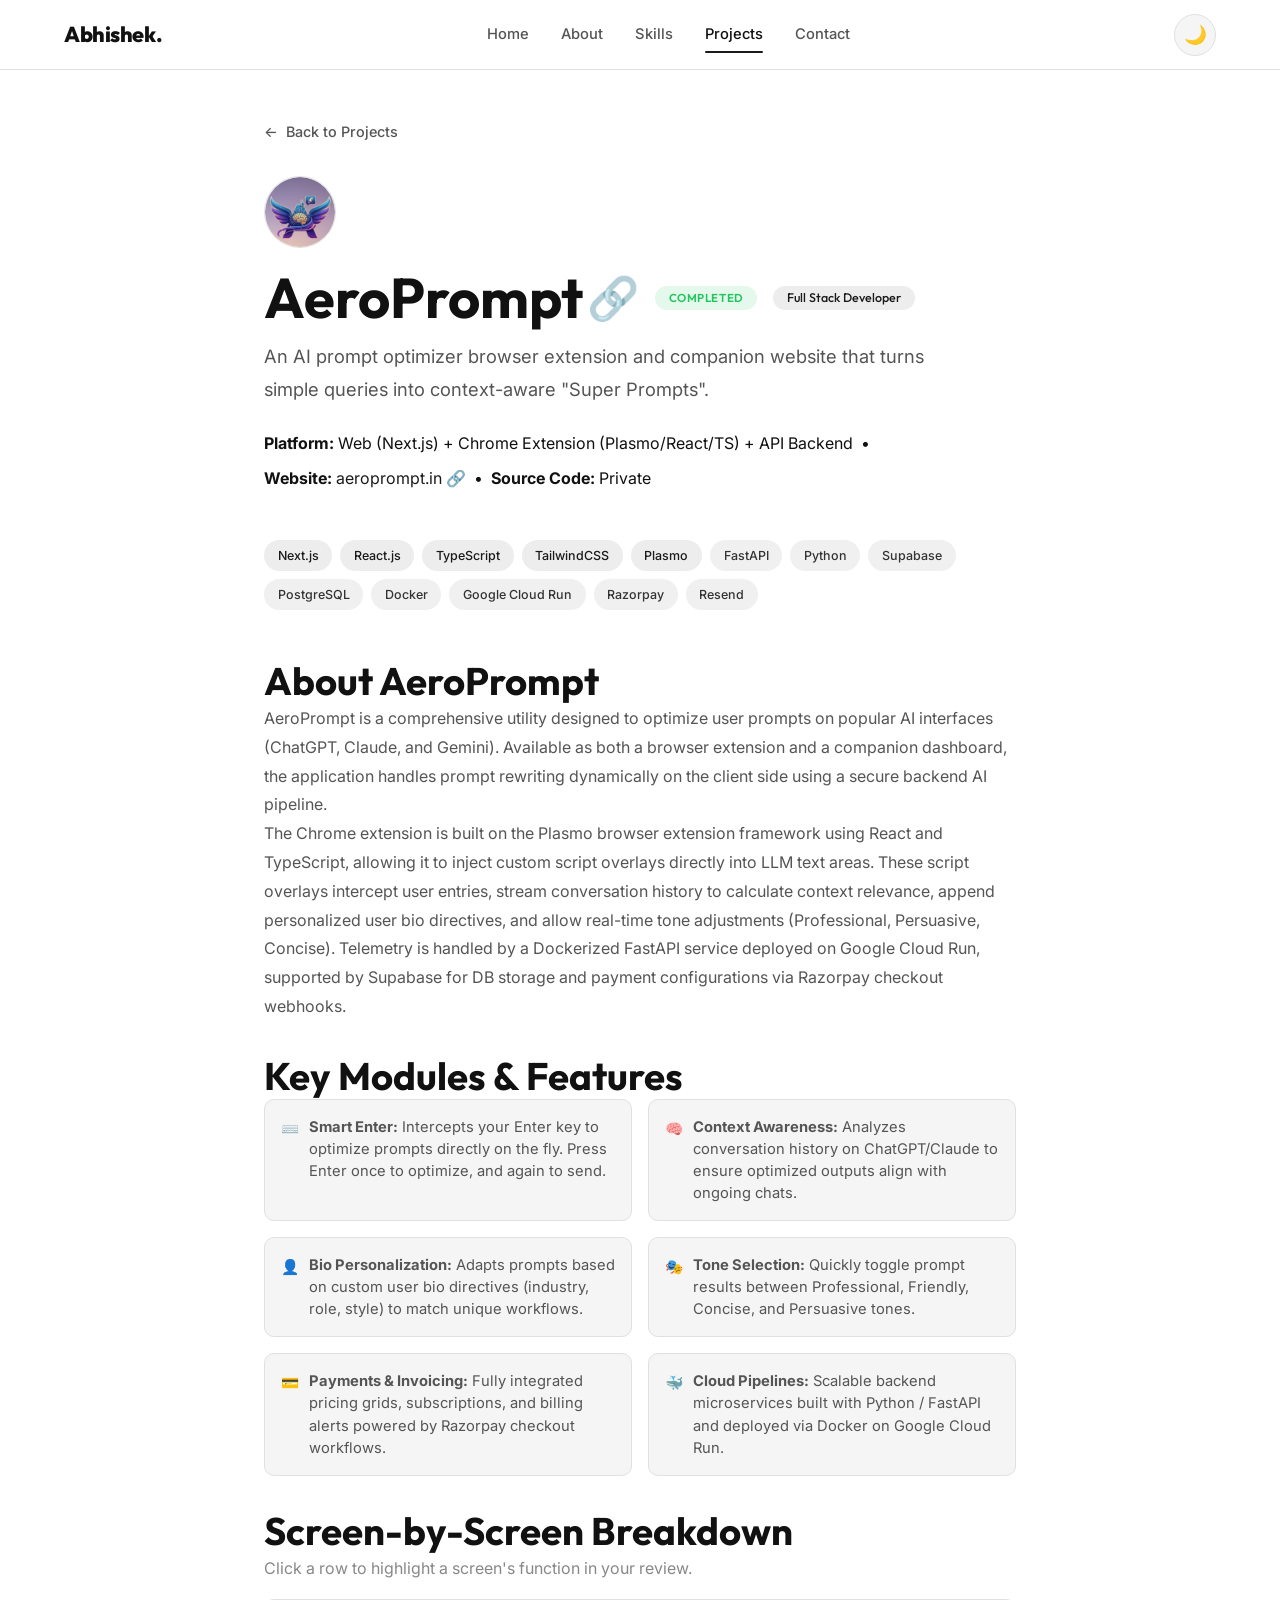
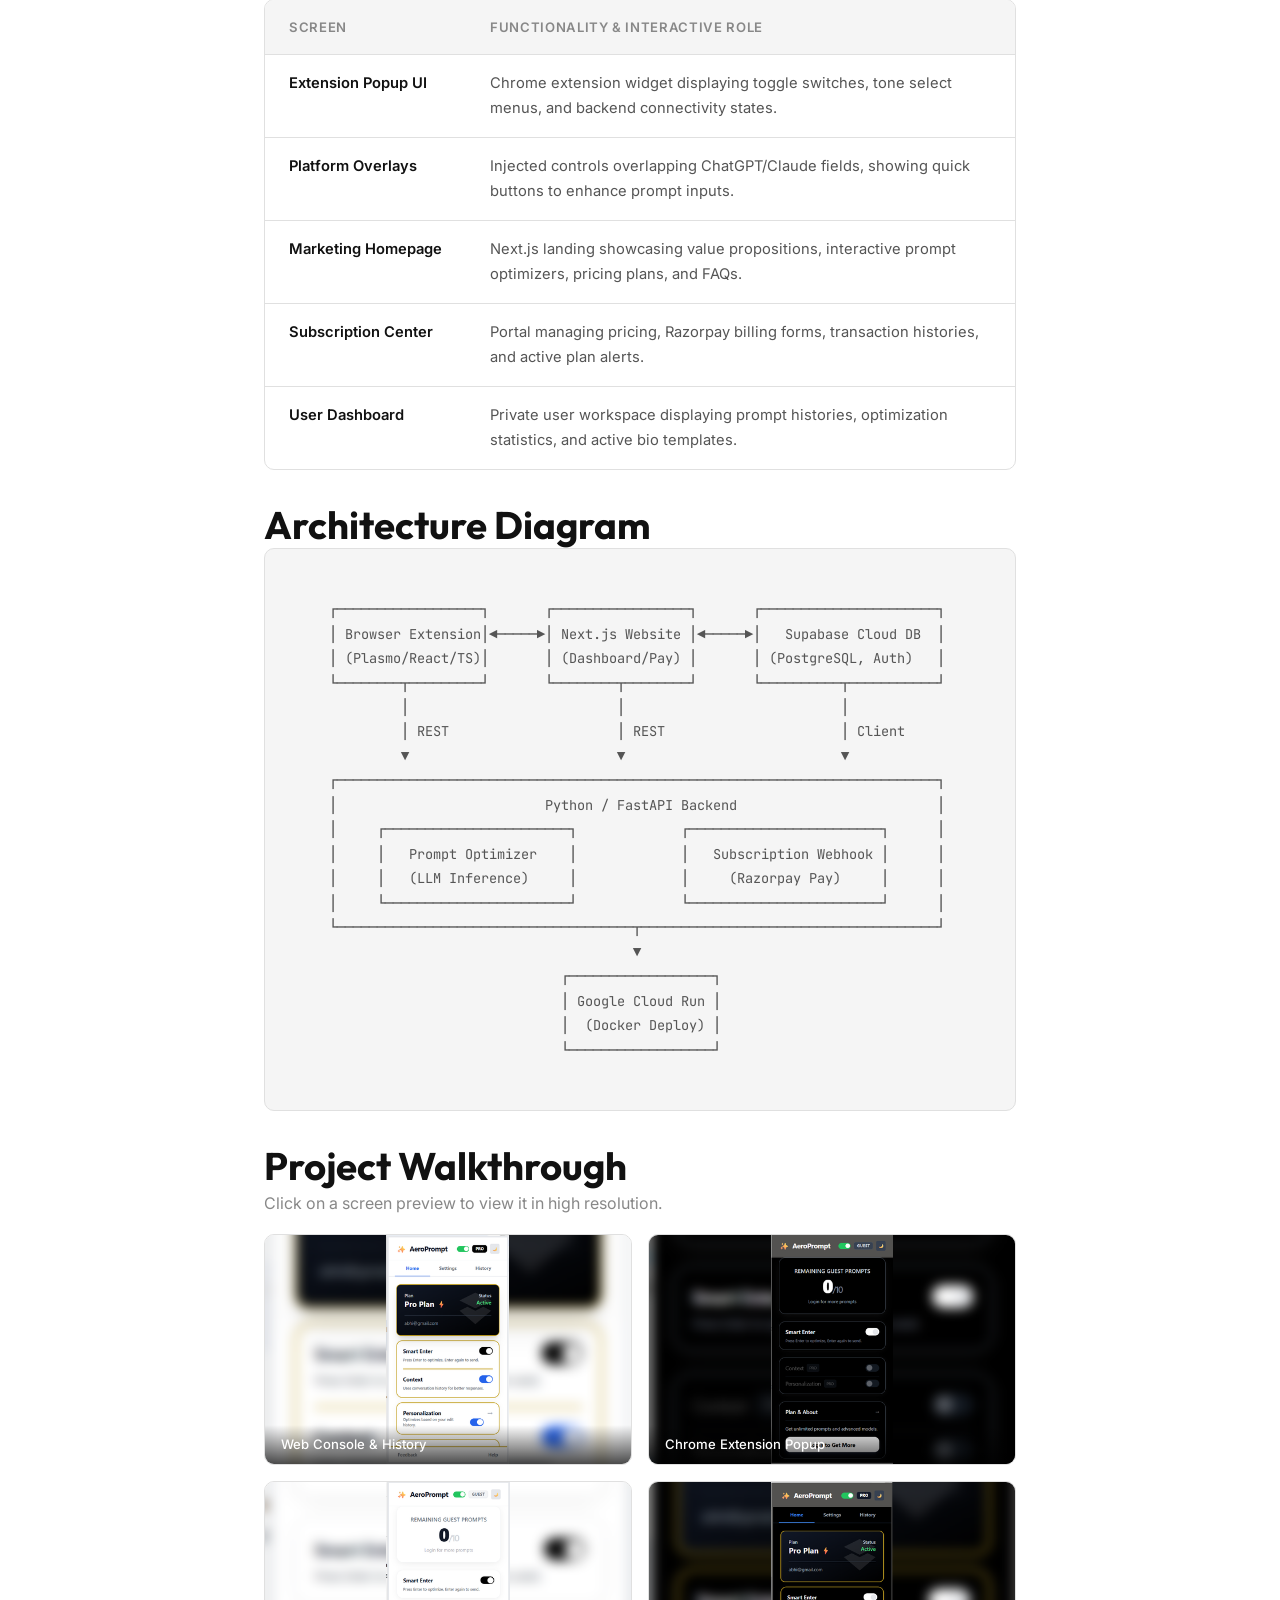
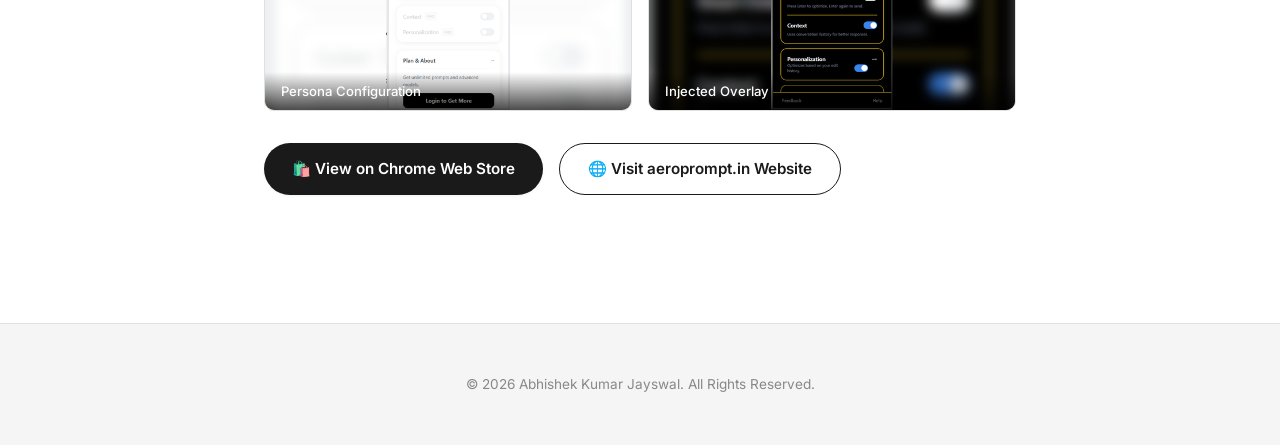
==== commit 697f6bb6: "Added images for aeroprompt project" ====
--- a/projects/aeroprompt.html
+++ b/projects/aeroprompt.html
@@ -59,7 +59,7 @@
       </a>
 
       <header class="project-detail__header">
-        <div class="project-detail__emoji">🚀</div>
+        <img src="../assets/aeroprompt/cropped_circle_image.png" alt="AeroPrompt Logo" class="project-detail__logo-img">
         <h1 class="project-detail__title">
           <a href="https://chromewebstore.google.com/detail/ai-prompt-optimizer-aerop/mmobjkmjalcmndglobfffdgdkdkcngeg" target="_blank" rel="noopener" class="project-detail__title-link">
             AeroPrompt <span>🔗</span>
@@ -72,6 +72,8 @@
         </p>
         <div class="project-detail__meta">
           <span><strong>Platform:</strong> Web (Next.js) + Chrome Extension (Plasmo/React/TS) + API Backend</span>
+          <span>•</span>
+          <span><strong>Website:</strong> <a href="https://aeroprompt.in" target="_blank" rel="noopener">aeroprompt.in 🔗</a></span>
           <span>•</span>
           <span><strong>Source Code:</strong> Private</span>
         </div>
@@ -215,18 +217,22 @@
       <section class="section-content reveal" style="margin-top: var(--space-xl);">
         <h2>Project Walkthrough</h2>
         <p class="text-muted" style="margin-bottom: var(--space-md);">Click on a screen preview to view it in high resolution.</p>
-        <div class="gallery">
-          <div class="gallery__item">
-            <div class="placeholder-img">🖥️ Website Dashboard</div>
-            <div class="gallery__item-label">Web Console</div>
-          </div>
-          <div class="gallery__item">
-            <div class="placeholder-img">🧩 Chrome Extension popup</div>
-            <div class="gallery__item-label">Popup Overlay</div>
-          </div>
-          <div class="gallery__item">
-            <div class="placeholder-img">⚙️ Cloud Run Backend</div>
-            <div class="gallery__item-label">Dockerized API</div>
+        <div class="gallery gallery--landscape">
+          <div class="gallery__item">
+            <img src="../assets/aeroprompt/Screenshot_2026-01-03_232355_with_bgc.png" alt="AeroPrompt Web Dashboard & Prompt History">
+            <div class="gallery__item-label">Web Console & History</div>
+          </div>
+          <div class="gallery__item">
+            <img src="../assets/aeroprompt/Screenshot_2026-01-03_203908_with_bgc.png" alt="AeroPrompt Chrome Extension Popup UI">
+            <div class="gallery__item-label">Chrome Extension Popup</div>
+          </div>
+          <div class="gallery__item">
+            <img src="../assets/aeroprompt/Screenshot_2026-01-03_203842_with_bgc.png" alt="AeroPrompt Tone Adjustments and Custom Personas">
+            <div class="gallery__item-label">Persona Configuration</div>
+          </div>
+          <div class="gallery__item">
+            <img src="../assets/aeroprompt/Screenshot_2026-01-03_233642_with_bgc.png" alt="AeroPrompt Extension Injected Overlay on ChatGPT">
+            <div class="gallery__item-label">Injected Overlay</div>
           </div>
         </div>
       </section>
@@ -235,6 +241,9 @@
       <section class="project-links reveal">
         <a href="https://chromewebstore.google.com/detail/ai-prompt-optimizer-aerop/mmobjkmjalcmndglobfffdgdkdkcngeg" target="_blank" rel="noopener" class="btn btn--primary">
           🛍️ View on Chrome Web Store
+        </a>
+        <a href="https://aeroprompt.in" target="_blank" rel="noopener" class="btn btn--outline">
+          🌐 Visit aeroprompt.in Website
         </a>
       </section>
     </div>
--- a/css/components.css
+++ b/css/components.css
@@ -976,4 +976,20 @@
   opacity: 0.6;
 }
 
-
+/* --- AeroPrompt Custom Styles --- */
+.gallery--landscape .gallery__item img {
+  aspect-ratio: 16 / 10;
+}
+
+.project-detail__logo-img {
+  width: 4.5rem;
+  height: 4.5rem;
+  border-radius: var(--border-radius-full);
+  object-fit: cover;
+  border: 1.5px solid var(--border);
+  margin-bottom: var(--space-md);
+  display: block;
+}
+
+
+
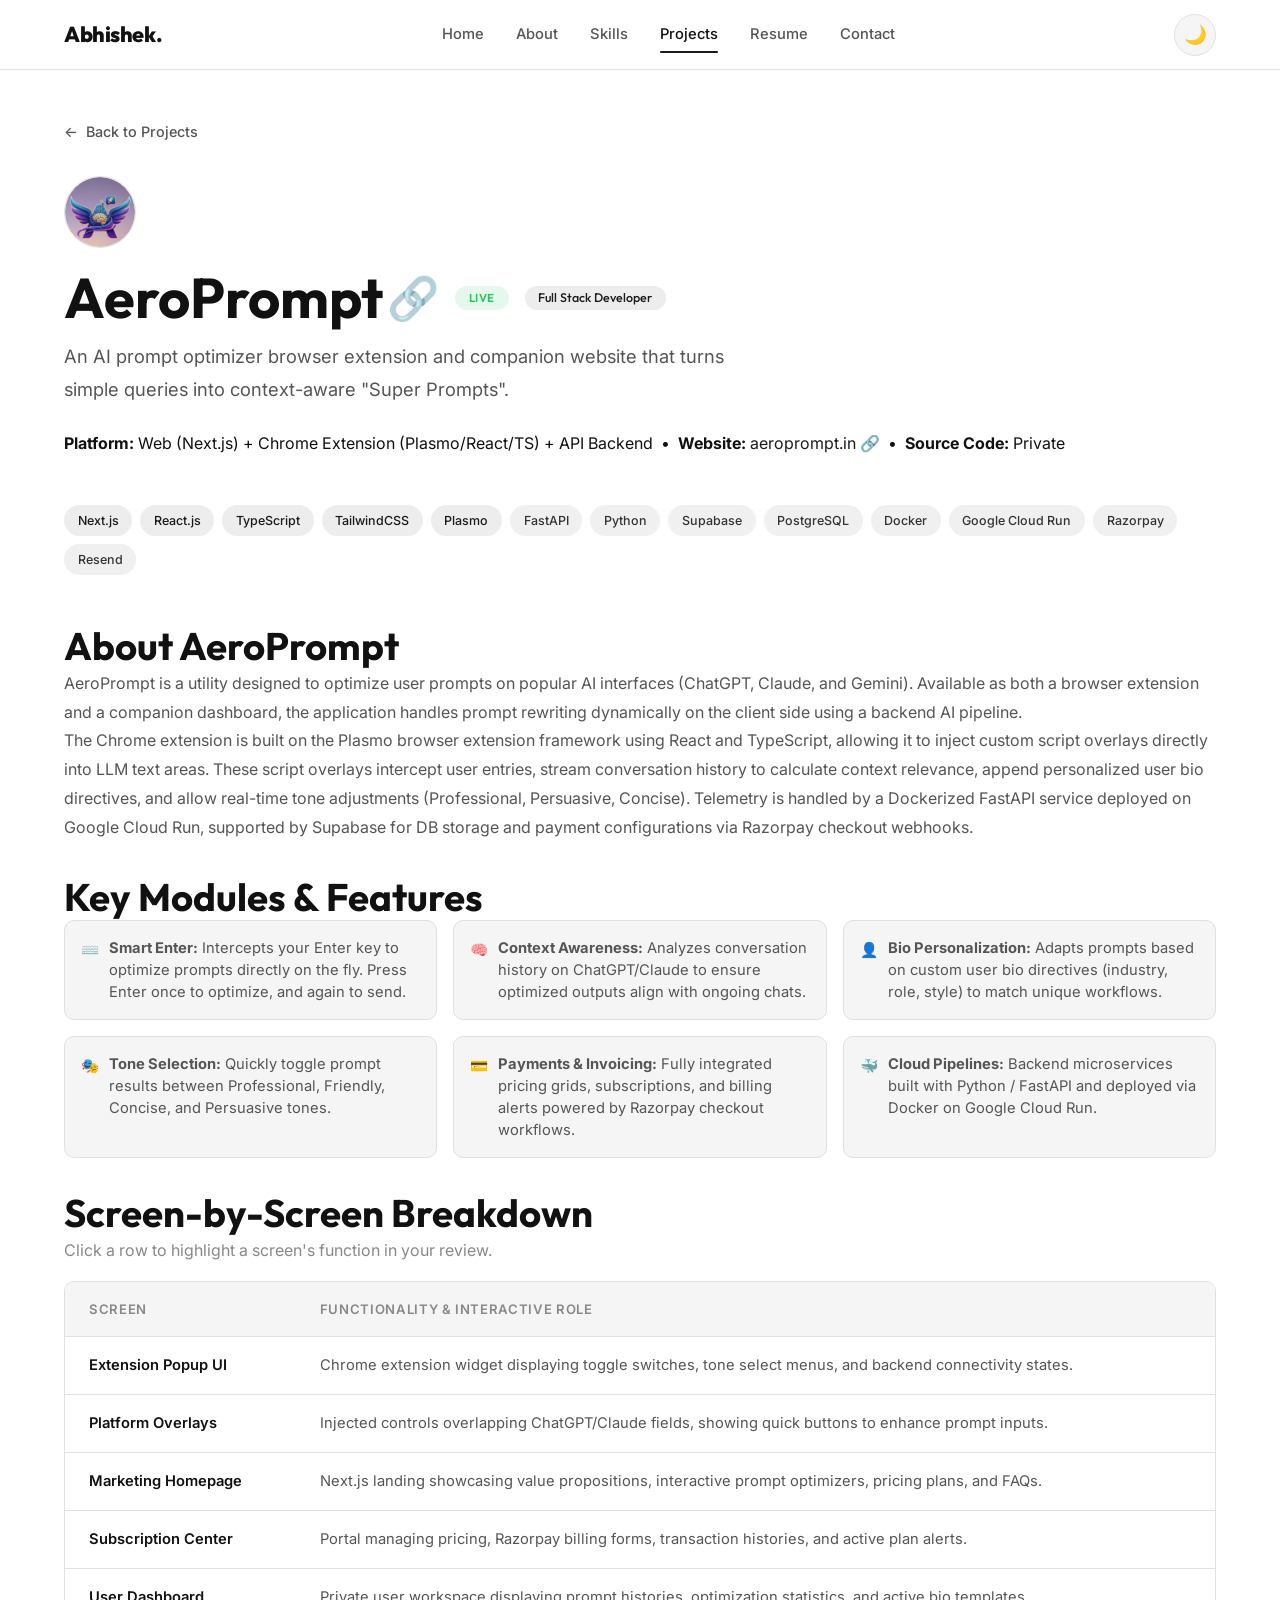
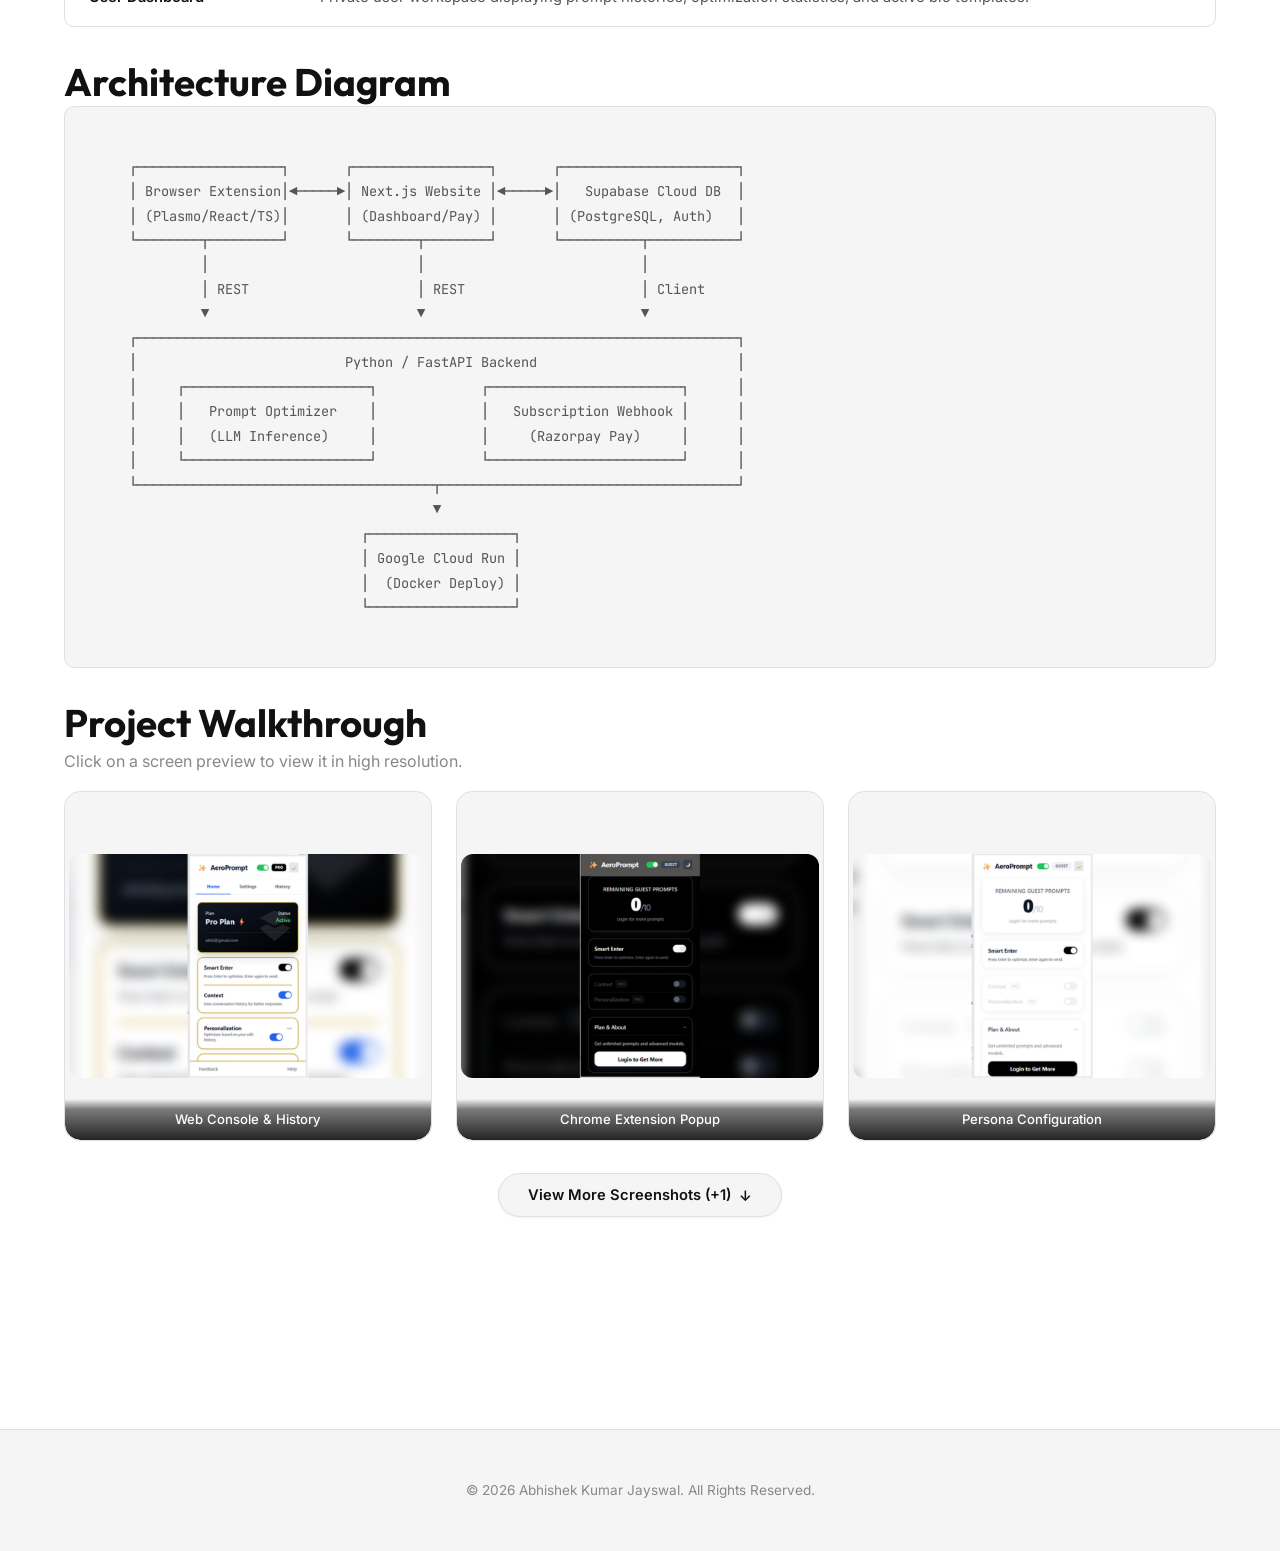
==== commit dbbcfc9c: "fixed some issue" ====
--- a/projects/aeroprompt.html
+++ b/projects/aeroprompt.html
@@ -24,6 +24,7 @@
         <a href="../index.html#about" class="nav__link">About</a>
         <a href="../index.html#skills" class="nav__link">Skills</a>
         <a href="../index.html#projects" class="nav__link nav__link--active">Projects</a>
+        <a href="../assets/resume.pdf" target="_blank" rel="noopener noreferrer" class="nav__link">Resume</a>
         <a href="../index.html#contact" class="nav__link">Contact</a>
       </div>
 
@@ -46,6 +47,7 @@
     <a href="../index.html#about" class="mobile-nav__link">About</a>
     <a href="../index.html#skills" class="mobile-nav__link">Skills</a>
     <a href="../index.html#projects" class="mobile-nav__link">Projects</a>
+    <a href="../assets/resume.pdf" target="_blank" rel="noopener noreferrer" class="mobile-nav__link">Resume</a>
     <a href="../index.html#contact" class="mobile-nav__link">Contact</a>
   </div>
 
@@ -59,12 +61,12 @@
       </a>
 
       <header class="project-detail__header">
-        <img src="../assets/aeroprompt/cropped_circle_image.png" alt="AeroPrompt Logo" class="project-detail__logo-img">
+        <img src="../assets/aeroprompt/cropped_circle_image.webp" alt="AeroPrompt Logo" class="project-detail__logo-img">
         <h1 class="project-detail__title">
           <a href="https://chromewebstore.google.com/detail/ai-prompt-optimizer-aerop/mmobjkmjalcmndglobfffdgdkdkcngeg" target="_blank" rel="noopener" class="project-detail__title-link">
             AeroPrompt <span>🔗</span>
           </a>
-          <span class="badge badge--status badge--completed">Completed</span>
+          <span class="badge badge--status badge--completed">Live</span>
           <span class="badge badge--accent">Full Stack Developer</span>
         </h1>
         <p class="project-detail__tagline">
@@ -100,7 +102,7 @@
       <section class="section-content reveal">
         <h2>About AeroPrompt</h2>
         <p>
-          AeroPrompt is a comprehensive utility designed to optimize user prompts on popular AI interfaces (ChatGPT, Claude, and Gemini). Available as both a browser extension and a companion dashboard, the application handles prompt rewriting dynamically on the client side using a secure backend AI pipeline.
+          AeroPrompt is a utility designed to optimize user prompts on popular AI interfaces (ChatGPT, Claude, and Gemini). Available as both a browser extension and a companion dashboard, the application handles prompt rewriting dynamically on the client side using a backend AI pipeline.
         </p>
         <p>
           The Chrome extension is built on the Plasmo browser extension framework using React and TypeScript, allowing it to inject custom script overlays directly into LLM text areas. These script overlays intercept user entries, stream conversation history to calculate context relevance, append personalized user bio directives, and allow real-time tone adjustments (Professional, Persuasive, Concise). Telemetry is handled by a Dockerized FastAPI service deployed on Google Cloud Run, supported by Supabase for DB storage and payment configurations via Razorpay checkout webhooks.
@@ -144,7 +146,7 @@
           <li class="feature-list__item">
             <span class="feature-list__icon">🐳</span>
             <div>
-              <strong>Cloud Pipelines:</strong> Scalable backend microservices built with Python / FastAPI and deployed via Docker on Google Cloud Run.
+              <strong>Cloud Pipelines:</strong> Backend microservices built with Python / FastAPI and deployed via Docker on Google Cloud Run.
             </div>
           </li>
         </ul>
@@ -219,19 +221,19 @@
         <p class="text-muted" style="margin-bottom: var(--space-md);">Click on a screen preview to view it in high resolution.</p>
         <div class="gallery gallery--landscape">
           <div class="gallery__item">
-            <img src="../assets/aeroprompt/Screenshot_2026-01-03_232355_with_bgc.png" alt="AeroPrompt Web Dashboard & Prompt History">
+            <img src="../assets/aeroprompt/Screenshot_2026-01-03_232355_with_bgc.webp" alt="AeroPrompt Web Dashboard & Prompt History">
             <div class="gallery__item-label">Web Console & History</div>
           </div>
           <div class="gallery__item">
-            <img src="../assets/aeroprompt/Screenshot_2026-01-03_203908_with_bgc.png" alt="AeroPrompt Chrome Extension Popup UI">
+            <img src="../assets/aeroprompt/Screenshot_2026-01-03_203908_with_bgc.webp" alt="AeroPrompt Chrome Extension Popup UI">
             <div class="gallery__item-label">Chrome Extension Popup</div>
           </div>
           <div class="gallery__item">
-            <img src="../assets/aeroprompt/Screenshot_2026-01-03_203842_with_bgc.png" alt="AeroPrompt Tone Adjustments and Custom Personas">
+            <img src="../assets/aeroprompt/Screenshot_2026-01-03_203842_with_bgc.webp" alt="AeroPrompt Tone Adjustments and Custom Personas">
             <div class="gallery__item-label">Persona Configuration</div>
           </div>
           <div class="gallery__item">
-            <img src="../assets/aeroprompt/Screenshot_2026-01-03_233642_with_bgc.png" alt="AeroPrompt Extension Injected Overlay on ChatGPT">
+            <img src="../assets/aeroprompt/Screenshot_2026-01-03_233642_with_bgc.webp" alt="AeroPrompt Extension Injected Overlay on ChatGPT">
             <div class="gallery__item-label">Injected Overlay</div>
           </div>
         </div>
--- a/css/styles.css
+++ b/css/styles.css
@@ -52,7 +52,7 @@
 
   /* --- Sizing --- */
   --container-max: 1200px;
-  --container-narrow: 800px;
+  --container-narrow: 1200px;
   --nav-height: 70px;
   --border-radius-sm: 6px;
   --border-radius-md: 10px;
@@ -438,6 +438,11 @@
   color: #f59e0b;
 }
 
+.badge--archived {
+  background-color: rgba(148, 163, 184, 0.16);
+  color: var(--text-secondary);
+}
+
 /* ============================================================
    SECTION HEADERS
    ============================================================ */
--- a/css/components.css
+++ b/css/components.css
@@ -426,12 +426,20 @@
   flex-direction: column;
 }
 
+.project-card__header {
+  display: flex;
+  align-items: center;
+  justify-content: space-between;
+  gap: var(--space-xs);
+  margin-bottom: var(--space-xs);
+  flex-wrap: wrap;
+}
+
 .project-card__name {
   font-family: var(--font-heading);
   font-size: 1.2rem;
   font-weight: 700;
   color: var(--text-primary);
-  margin-bottom: var(--space-xs);
 }
 
 .project-card__desc {
@@ -563,28 +571,44 @@
 /* --- Screenshot Gallery --- */
 .gallery {
   display: grid;
-  grid-template-columns: repeat(auto-fill, minmax(280px, 1fr));
-  gap: var(--space-md);
+  grid-template-columns: repeat(3, 1fr);
+  gap: var(--space-lg);
 }
 
 .gallery__item {
   position: relative;
-  border-radius: var(--border-radius-md);
+  height: 350px;
+  background: var(--bg-secondary);
+  border-radius: 16px;
   overflow: hidden;
   border: 1px solid var(--border);
   cursor: pointer;
-  transition: all var(--transition-base);
+  display: flex;
+  align-items: center;
+  justify-content: center;
+  padding: var(--space-xs);
+  transition: transform var(--transition-base), box-shadow var(--transition-base), border-color var(--transition-base);
 }
 
 .gallery__item:hover {
+  transform: translateY(-4px) scale(1.01);
+  box-shadow: var(--shadow-lg);
+  border-color: var(--accent);
+}
+
+.gallery__item img {
+  max-width: 100%;
+  height: 320px;
+  max-height: 320px;
+  width: auto;
+  object-fit: contain;
+  border-radius: 12px;
+  display: block;
+  transition: transform var(--transition-base);
+}
+
+.gallery__item:hover img {
   transform: scale(1.02);
-  box-shadow: var(--shadow-md);
-}
-
-.gallery__item img {
-  width: 100%;
-  aspect-ratio: 9 / 16;
-  object-fit: cover;
 }
 
 .gallery__item-label {
@@ -592,11 +616,85 @@
   bottom: 0;
   left: 0;
   right: 0;
-  padding: var(--space-sm) var(--space-md);
-  background: linear-gradient(transparent, rgba(0,0,0,0.7));
+  padding: 0.6rem var(--space-sm);
+  background: linear-gradient(to top, rgba(0, 0, 0, 0.85) 0%, rgba(0, 0, 0, 0.5) 75%, transparent 100%);
   color: #fff;
   font-size: 0.82rem;
   font-weight: 500;
+  text-align: center;
+  backdrop-filter: blur(4px);
+  -webkit-backdrop-filter: blur(4px);
+  border-bottom-left-radius: 16px;
+  border-bottom-right-radius: 16px;
+  pointer-events: none;
+  z-index: 2;
+}
+
+@media (max-width: 992px) {
+  .gallery {
+    grid-template-columns: repeat(2, 1fr);
+    gap: var(--space-md);
+  }
+}
+
+@media (max-width: 600px) {
+  .gallery {
+    grid-template-columns: 1fr;
+    gap: var(--space-md);
+  }
+  .gallery__item {
+    height: 340px;
+  }
+  .gallery__item img {
+    height: 310px;
+    max-height: 310px;
+  }
+}
+
+/* --- Gallery View More --- */
+.gallery__item--hidden {
+  display: none !important;
+}
+
+.gallery__item--visible {
+  display: block;
+  animation: fadeInUp 0.4s cubic-bezier(0.16, 1, 0.3, 1) both;
+}
+
+.gallery__actions {
+  display: flex;
+  justify-content: center;
+  margin-top: var(--space-xl);
+}
+
+.gallery__toggle {
+  display: inline-flex;
+  align-items: center;
+  gap: var(--space-sm);
+  padding: 0.75rem 1.8rem;
+  font-size: 0.92rem;
+  font-weight: 600;
+  font-family: var(--font-body);
+  border-radius: var(--border-radius-full);
+  border: 1.5px solid var(--border);
+  background: var(--bg-secondary);
+  color: var(--text-primary);
+  box-shadow: var(--shadow-sm);
+  cursor: pointer;
+  transition: all var(--transition-base);
+}
+
+.gallery__toggle:hover {
+  border-color: var(--accent);
+  background: var(--accent-subtle);
+  color: var(--accent);
+  transform: translateY(-2px);
+  box-shadow: var(--shadow-md);
+}
+
+.gallery__toggle-icon {
+  font-size: 0.9rem;
+  transition: transform var(--transition-base);
 }
 
 /* --- Screen Breakdown Table --- */
@@ -694,7 +792,7 @@
   max-width: 90vw;
   max-height: 85vh;
   object-fit: contain;
-  border-radius: var(--border-radius-md);
+  border-radius: 16px;
   box-shadow: var(--shadow-xl);
   animation: scaleIn var(--transition-base);
 }
@@ -978,7 +1076,10 @@
 
 /* --- AeroPrompt Custom Styles --- */
 .gallery--landscape .gallery__item img {
-  aspect-ratio: 16 / 10;
+  width: 100%;
+  height: auto;
+  max-height: 290px;
+  object-fit: contain;
 }
 
 .project-detail__logo-img {
